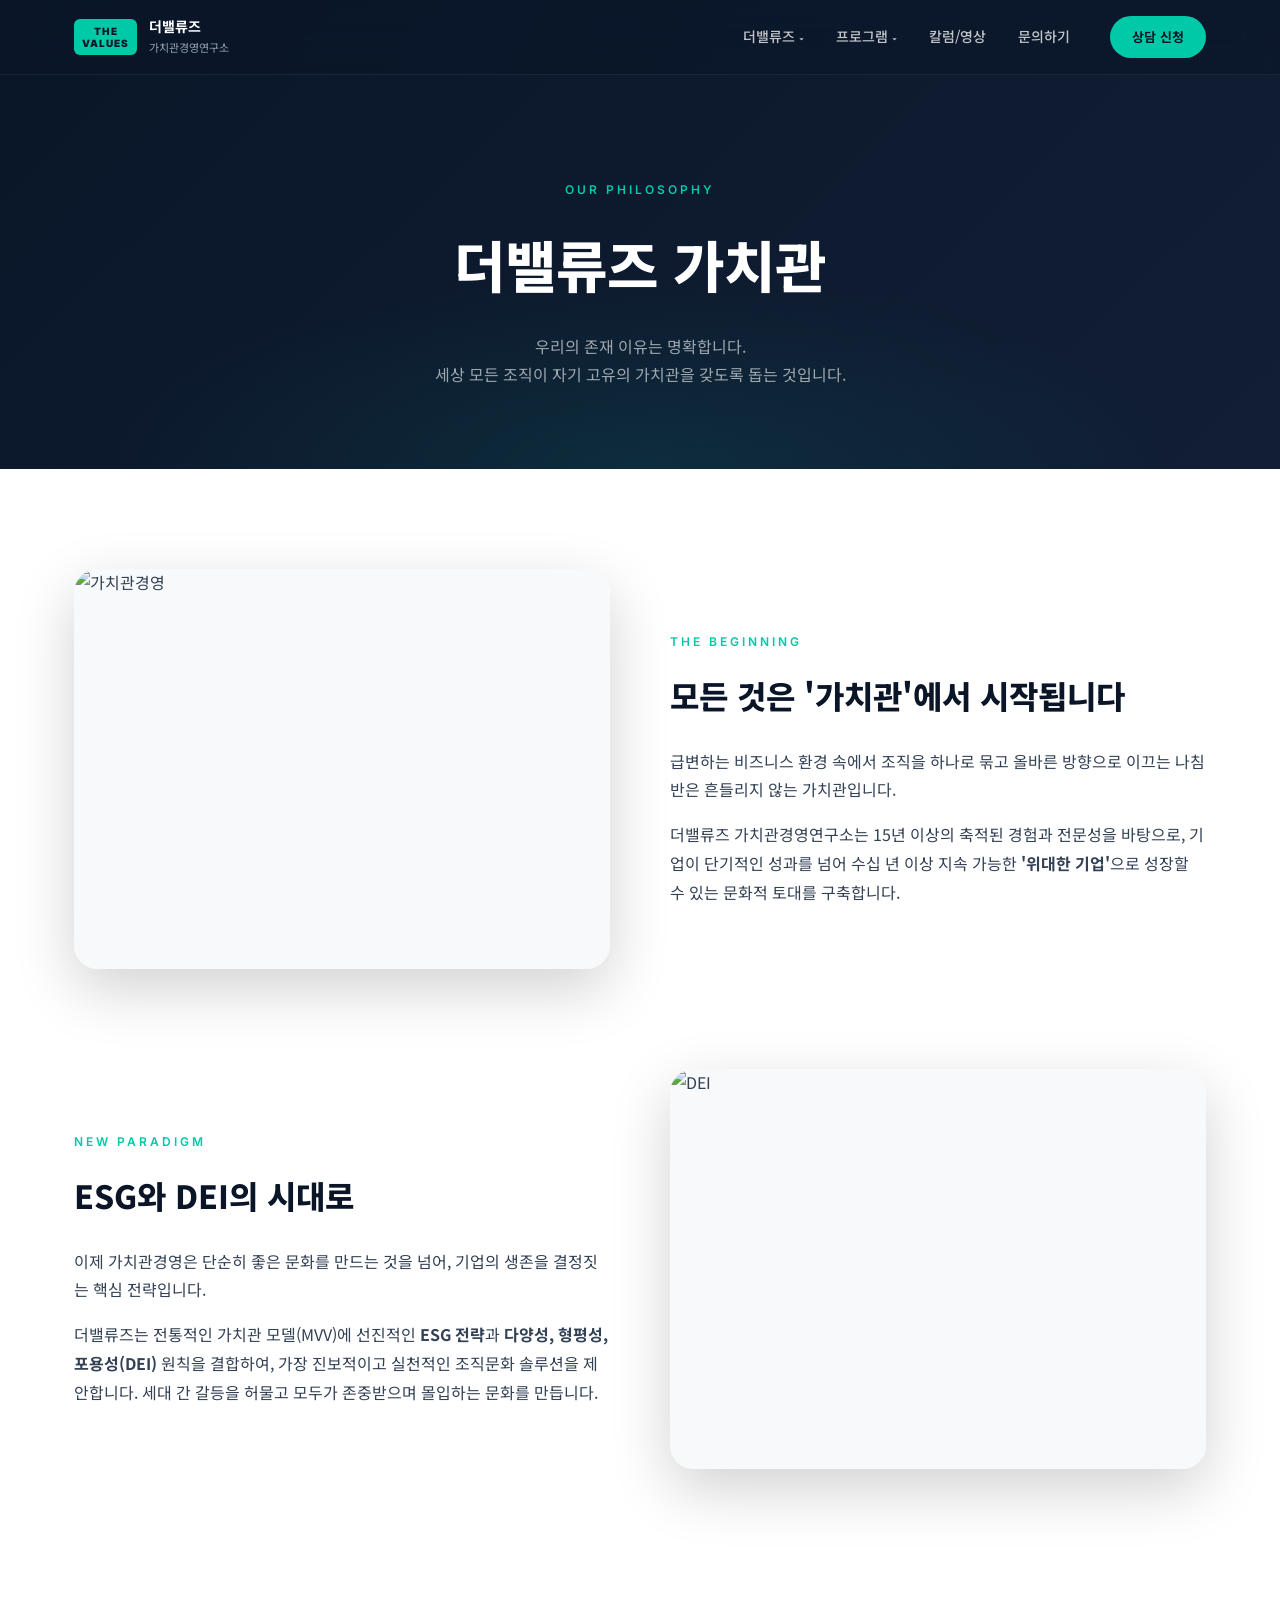
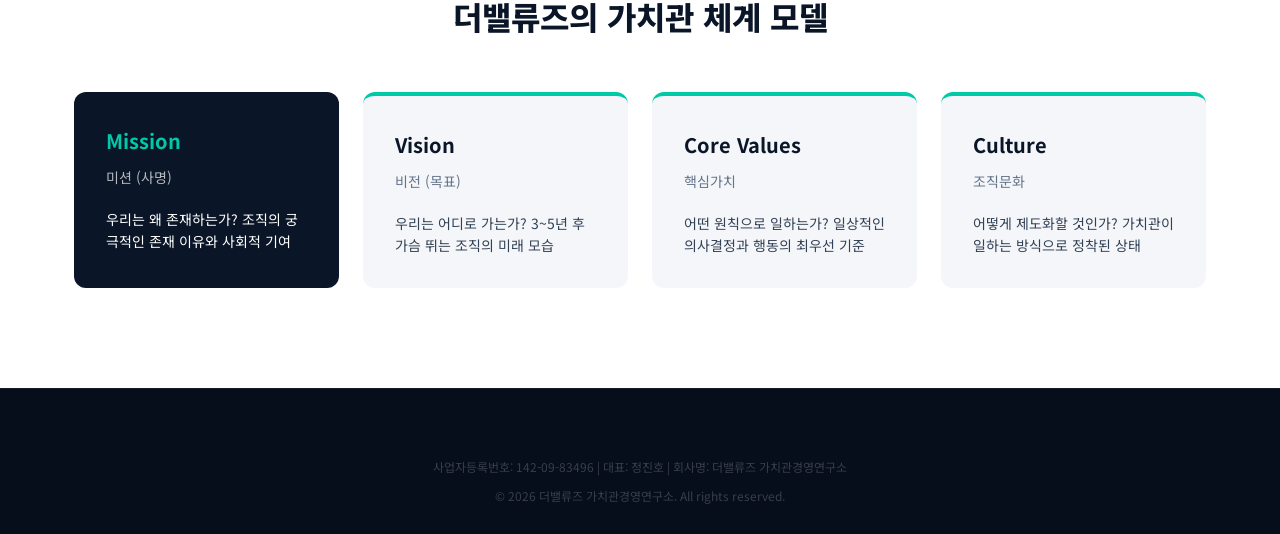
==== about.html @ 3ff24376 "Initial commit for The Values redesign" ====
<!DOCTYPE html>
<html lang="ko">

<head>
    <meta charset="UTF-8" />
    <meta name="viewport" content="width=device-width, initial-scale=1.0" />
    <title>더밸류즈 가치관 | 더밸류즈 가치관경영연구소</title>
    <link rel="preconnect" href="https://fonts.googleapis.com" />
    <link rel="preconnect" href="https://fonts.gstatic.com" crossorigin />
    <link
        href="https://fonts.googleapis.com/css2?family=Noto+Sans+KR:wght@300;400;500;700;900&family=Inter:wght@300;400;500;600;700&display=swap"
        rel="stylesheet" />
    <link rel="stylesheet" href="css/style.css" />
    <link rel="stylesheet" href="css/pages.css" />
</head>

<body>

    <!-- ===== NAVBAR ===== -->
    <header class="navbar scrolled" id="navbar">
        <div class="nav-container">
            <a href="index.html" class="nav-logo">
                <span class="logo-icon">THE<br />VALUES</span>
                <span class="logo-text">더밸류즈<br /><small>가치관경영연구소</small></span>
            </a>
            <nav class="nav-links" id="navLinks">
                <div class="nav-item has-dropdown">
                    <a href="about.html" class="nav-parent">더밸류즈 <span class="nav-arrow">▾</span></a>
                    <div class="nav-dropdown">
                        <a href="about.html">더밸류즈 가치관</a>
                        <a href="team.html">소장 &amp; 파트너</a>
                        <a href="books.html">출간도서</a>
                        <a href="reference.html">레퍼런스</a>
                    </div>
                </div>
                <div class="nav-item has-dropdown">
                    <a href="index.html#services" class="nav-parent">프로그램 <span class="nav-arrow">▾</span></a>
                    <div class="nav-dropdown">
                        <a href="index.html#services">컨설팅</a>
                        <a href="index.html#services">워크숍</a>
                        <a href="index.html#services">특강 / 강의</a>
                    </div>
                </div>
                <a href="index.html#insights" class="nav-item">칼럼/영상</a>
                <a href="contact.html" class="nav-item">문의하기</a>
            </nav>
            <a href="contact.html" class="nav-cta">상담 신청</a>
        </div>
    </header>

    <!-- ===== PAGE HEADER ===== -->
    <div class="page-header">
        <div class="container">
            <div class="section-label reveal-up">OUR PHILOSOPHY</div>
            <h1 class="page-title reveal-up">더밸류즈 가치관</h1>
            <p class="page-desc reveal-up">
                우리의 존재 이유는 명확합니다.<br />
                세상 모든 조직이 자기 고유의 가치관을 갖도록 돕는 것입니다.
            </p>
        </div>
    </div>

    <!-- ===== CONTENT ===== -->
    <main class="page-content">
        <div class="container">

            <!-- Story Block 1 -->
            <div class="story-block reveal-up">
                <div class="story-img">
                    <img src="http://thevalues.kr/data/board/sub1_3/642U7Iqk66eI7Yq4IOygleynhO2YuCDstZzspIDsmKQ~.thumb2.png"
                        alt="가치관경영" style="width:100%; height:400px; object-fit:cover; background:#f8f9fa;" />
                </div>
                <div class="story-text">
                    <div class="section-label" style="margin-bottom:16px;">THE BEGINNING</div>
                    <h2 style="font-size:32px; font-weight:800; color:var(--navy); margin-bottom:24px;">모든 것은 '가치관'에서
                        시작됩니다</h2>
                    <p style="font-size:16px; color:var(--text-body); line-height:1.8; margin-bottom:16px;">
                        급변하는 비즈니스 환경 속에서 조직을 하나로 묶고 올바른 방향으로 이끄는 나침반은 흔들리지 않는 가치관입니다.
                    </p>
                    <p style="font-size:16px; color:var(--text-body); line-height:1.8;">
                        더밸류즈 가치관경영연구소는 15년 이상의 축적된 경험과 전문성을 바탕으로, 기업이 단기적인 성과를 넘어 수십 년 이상 지속 가능한 <strong>'위대한
                            기업'</strong>으로 성장할 수 있는 문화적 토대를 구축합니다.
                    </p>
                </div>
            </div>

            <!-- Story Block 2 -->
            <div class="story-block reveal-up">
                <div class="story-img">
                    <img src="http://thevalues.kr/data/board/sub1_3/REVJIOyLnOyeke2VmOq4sCDrlJTsnpDsnbgz.thumb2.jpg"
                        alt="DEI" style="width:100%; height:400px; object-fit:cover; background:#f8f9fa;" />
                </div>
                <div class="story-text">
                    <div class="section-label" style="margin-bottom:16px;">NEW PARADIGM</div>
                    <h2 style="font-size:32px; font-weight:800; color:var(--navy); margin-bottom:24px;">ESG와 DEI의 시대로
                    </h2>
                    <p style="font-size:16px; color:var(--text-body); line-height:1.8; margin-bottom:16px;">
                        이제 가치관경영은 단순히 좋은 문화를 만드는 것을 넘어, 기업의 생존을 결정짓는 핵심 전략입니다.
                    </p>
                    <p style="font-size:16px; color:var(--text-body); line-height:1.8;">
                        더밸류즈는 전통적인 가치관 모델(MVV)에 선진적인 <strong>ESG 전략</strong>과 <strong>다양성, 형평성, 포용성(DEI)</strong> 원칙을
                        결합하여, 가장 진보적이고 실천적인 조직문화 솔루션을 제안합니다. 세대 간 갈등을 허물고 모두가 존중받으며 몰입하는 문화를 만듭니다.
                    </p>
                </div>
            </div>

            <!-- Framework Section -->
            <div style="margin-top:120px; text-align:center;">
                <h2 style="font-size:32px; font-weight:800; color:var(--navy); margin-bottom:48px;">더밸류즈의 가치관 체계 모델</h2>

                <div
                    style="display:grid; grid-template-columns:repeat(auto-fit, minmax(200px, 1fr)); gap:24px; text-align:left;">
                    <div style="padding:32px; background:var(--navy); color:var(--white); border-radius:12px;">
                        <h3 style="color:var(--teal); font-size:20px; margin-bottom:16px;">Mission<br /><span
                                style="font-size:14px; color:#fff; font-weight:400; opacity:0.7">미션 (사명)</span></h3>
                        <p style="font-size:14px; line-height:1.6;">우리는 왜 존재하는가? 조직의 궁극적인 존재 이유와 사회적 기여</p>
                    </div>

                    <div
                        style="padding:32px; background:var(--gray-100); border-radius:12px; border-top:4px solid var(--teal);">
                        <h3 style="color:var(--navy); font-size:20px; margin-bottom:16px;">Vision<br /><span
                                style="font-size:14px; color:var(--text-light); font-weight:400;">비전 (목표)</span></h3>
                        <p style="font-size:14px; line-height:1.6; color:var(--text-body);">우리는 어디로 가는가? 3~5년 후 가슴 뛰는
                            조직의 미래 모습</p>
                    </div>

                    <div
                        style="padding:32px; background:var(--gray-100); border-radius:12px; border-top:4px solid var(--teal);">
                        <h3 style="color:var(--navy); font-size:20px; margin-bottom:16px;">Core Values<br /><span
                                style="font-size:14px; color:var(--text-light); font-weight:400;">핵심가치</span></h3>
                        <p style="font-size:14px; line-height:1.6; color:var(--text-body);">어떤 원칙으로 일하는가? 일상적인 의사결정과 행동의
                            최우선 기준</p>
                    </div>

                    <div
                        style="padding:32px; background:var(--gray-100); border-radius:12px; border-top:4px solid var(--teal);">
                        <h3 style="color:var(--navy); font-size:20px; margin-bottom:16px;">Culture<br /><span
                                style="font-size:14px; color:var(--text-light); font-weight:400;">조직문화</span></h3>
                        <p style="font-size:14px; line-height:1.6; color:var(--text-body);">어떻게 제도화할 것인가? 가치관이 일하는 방식으로
                            정착된 상태</p>
                    </div>
                </div>
            </div>

        </div>
    </main>

    <footer class="footer" style="padding-top:40px;">
        <div class="container">
            <div class="footer-bottom">
                <p>사업자등록번호: 142-09-83496 | 대표: 정진호 | 회사명: 더밸류즈 가치관경영연구소</p>
                <p class="footer-copy">© 2026 더밸류즈 가치관경영연구소. All rights reserved.</p>
            </div>
        </div>
    </footer>

    <script src="js/main.js?v=2"></script>
</body>

</html>
---- css/style.css ----
/* =============================================
   THE VALUES - 더밸류즈 가치관경영연구소
   CSS Design System
   ============================================= */

/* ----- CSS Variables & Reset ----- */
:root {
  --navy: #0A1628;
  --navy-mid: #111E35;
  --navy-light: #1A2E4A;
  --teal: #00C9A7;
  --teal-dark: #00A889;
  --teal-glow: rgba(0, 201, 167, 0.15);
  --gold: #FFD060;
  --white: #FFFFFF;
  --gray-100: #F4F6F9;
  --gray-200: #E2E8F0;
  --gray-400: #94A3B8;
  --gray-600: #64748B;
  --gray-800: #1E293B;
  --text-dark: #0A1628;
  --text-body: #334155;
  --text-light: #64748B;

  --radius-sm: 8px;
  --radius-md: 16px;
  --radius-lg: 24px;
  --radius-xl: 40px;

  --shadow-sm: 0 2px 8px rgba(0, 0, 0, 0.08);
  --shadow-md: 0 8px 32px rgba(0, 0, 0, 0.12);
  --shadow-lg: 0 20px 60px rgba(0, 0, 0, 0.18);
  --shadow-teal: 0 8px 32px rgba(0, 201, 167, 0.25);

  --transition: all 0.35s cubic-bezier(0.4, 0, 0.2, 1);
  --font-kr: 'Noto Sans KR', sans-serif;
  --font-en: 'Inter', sans-serif;
}

*,
*::before,
*::after {
  box-sizing: border-box;
  margin: 0;
  padding: 0;
}

html {
  scroll-behavior: smooth;
}

body {
  font-family: var(--font-kr);
  color: var(--text-body);
  background: var(--white);
  line-height: 1.7;
  overflow-x: hidden;
}

img {
  max-width: 100%;
  display: block;
}

a {
  text-decoration: none;
  color: inherit;
}

ul {
  list-style: none;
}

/* ----- Container ----- */
.container {
  max-width: 1180px;
  margin: 0 auto;
  padding: 0 24px;
}

/* ----- Section Common ----- */
.section-label {
  font-family: var(--font-en);
  font-size: 12px;
  font-weight: 600;
  letter-spacing: 3px;
  text-transform: uppercase;
  color: var(--teal);
  margin-bottom: 16px;
}

.section-title {
  font-size: clamp(28px, 4vw, 48px);
  font-weight: 700;
  line-height: 1.3;
  color: var(--text-dark);
  margin-bottom: 20px;
}

.section-title em {
  font-style: normal;
  background: linear-gradient(135deg, var(--teal), #00E5C8);
  -webkit-background-clip: text;
  -webkit-text-fill-color: transparent;
  background-clip: text;
}

.section-desc {
  font-size: 16px;
  color: var(--text-light);
  line-height: 1.8;
  margin-bottom: 56px;
}

/* =============================================
   NAVBAR
   ============================================= */
.navbar {
  position: fixed;
  top: 0;
  left: 0;
  right: 0;
  z-index: 1000;
  padding: 16px 0;
  background: rgba(10, 22, 40, 0.6);
  backdrop-filter: blur(20px);
  -webkit-backdrop-filter: blur(20px);
  border-bottom: 1px solid rgba(255, 255, 255, 0.06);
  transition: var(--transition);
}

.navbar.scrolled {
  padding: 10px 0;
  background: rgba(10, 22, 40, 0.95);
  box-shadow: 0 4px 24px rgba(0, 0, 0, 0.3);
}

.nav-container {
  max-width: 1180px;
  margin: 0 auto;
  padding: 0 24px;
  display: flex;
  align-items: center;
  gap: 40px;
}

.nav-logo {
  display: flex;
  align-items: center;
  gap: 12px;
  flex-shrink: 0;
}

.logo-icon {
  background: var(--teal);
  color: var(--navy);
  font-family: var(--font-en);
  font-size: 10px;
  font-weight: 900;
  letter-spacing: 1px;
  line-height: 1.2;
  padding: 6px 8px;
  border-radius: 6px;
  text-align: center;
}

.logo-text {
  font-size: 14px;
  font-weight: 700;
  color: var(--white);
  line-height: 1.4;
}

.logo-text small {
  font-size: 11px;
  font-weight: 400;
  color: var(--gray-400);
}

.nav-links {
  display: flex;
  align-items: center;
  gap: 32px;
  margin-left: auto;
}

.nav-links a {
  font-size: 14px;
  font-weight: 500;
  color: rgba(255, 255, 255, 0.75);
  transition: var(--transition);
  position: relative;
}

.nav-links a::after {
  content: '';
  position: absolute;
  bottom: -4px;
  left: 0;
  width: 0;
  height: 2px;
  background: var(--teal);
  transition: width 0.3s ease;
  border-radius: 2px;
}

.nav-links a:hover {
  color: var(--white);
}

.nav-links a:hover::after {
  width: 100%;
}

.nav-cta {
  font-family: var(--font-kr);
  background: var(--teal);
  color: var(--navy);
  border: none;
  padding: 10px 22px;
  border-radius: 50px;
  font-size: 13px;
  font-weight: 700;
  cursor: pointer;
  transition: var(--transition);
  white-space: nowrap;
  flex-shrink: 0;
}

.nav-cta:hover {
  background: #00E5C8;
  transform: translateY(-1px);
  box-shadow: var(--shadow-teal);
}

.hamburger {
  display: none;
  flex-direction: column;
  gap: 5px;
  background: none;
  border: none;
  cursor: pointer;
  padding: 4px;
  margin-left: auto;
}

.hamburger span {
  display: block;
  width: 24px;
  height: 2px;
  background: var(--white);
  border-radius: 2px;
  transition: var(--transition);
}

/* --- Dropdown Nav Styles --- */
.has-dropdown {
  position: relative;
}

.nav-parent {
  display: flex !important;
  align-items: center;
  gap: 4px;
}

.nav-arrow {
  font-size: 10px;
  transition: transform 0.3s;
}

.nav-dropdown {
  position: absolute;
  top: 100%;
  left: 50%;
  transform: translateX(-50%) translateY(15px);
  background: rgba(10, 22, 40, 0.95);
  border: 1px solid rgba(255, 255, 255, 0.08);
  border-radius: var(--radius-md);
  padding: 12px 0;
  min-width: 180px;
  opacity: 0;
  visibility: hidden;
  transition: all 0.3s cubic-bezier(0.4, 0, 0.2, 1);
  box-shadow: 0 10px 40px rgba(0, 0, 0, 0.5);
  display: flex;
  flex-direction: column;
}

.has-dropdown:hover .nav-dropdown {
  opacity: 1;
  visibility: visible;
  transform: translateX(-50%) translateY(0);
}

.has-dropdown:hover .nav-arrow {
  transform: rotate(180deg);
}

.nav-dropdown a {
  padding: 10px 24px;
  font-size: 13px !important;
  color: rgba(255, 255, 255, 0.6) !important;
  white-space: nowrap;
}

.nav-dropdown a::after {
  display: none !important;
}

.nav-dropdown a:hover {
  color: var(--teal) !important;
  background: rgba(0, 201, 167, 0.05);
}

/* =============================================
   HERO
   ============================================= */
.hero {
  position: relative;
  min-height: 100vh;
  display: flex;
  align-items: center;
  justify-content: center;
  background: linear-gradient(135deg, #060E1C 0%, #0A1628 40%, #0D2040 70%, #0A1628 100%);
  overflow: hidden;
}

.hero-particles {
  position: absolute;
  inset: 0;
  pointer-events: none;
}

.particle {
  position: absolute;
  border-radius: 50%;
  background: var(--teal);
  opacity: 0;
  animation: float-particle linear infinite;
}

@keyframes float-particle {
  0% {
    transform: translateY(0) scale(1);
    opacity: 0;
  }

  10% {
    opacity: 0.6;
  }

  90% {
    opacity: 0.1;
  }

  100% {
    transform: translateY(-100vh) scale(0.5);
    opacity: 0;
  }
}

.hero-overlay {
  position: absolute;
  inset: 0;
  background:
    radial-gradient(ellipse 60% 60% at 80% 40%, rgba(0, 201, 167, 0.08) 0%, transparent 70%),
    radial-gradient(ellipse 40% 40% at 20% 70%, rgba(0, 100, 80, 0.06) 0%, transparent 60%);
  pointer-events: none;
}

.hero-content {
  position: relative;
  z-index: 2;
  text-align: left;
  max-width: 900px;
  padding: 120px 24px 60px;
  width: 100%;
  margin: 0 auto;
}

.hero-badge {
  display: inline-block;
  background: rgba(0, 201, 167, 0.12);
  border: 1px solid rgba(0, 201, 167, 0.3);
  color: var(--teal);
  font-family: var(--font-en);
  font-size: 12px;
  font-weight: 600;
  letter-spacing: 3px;
  text-transform: uppercase;
  padding: 8px 20px;
  border-radius: 50px;
  margin-bottom: 28px;
}

.hero-title {
  font-size: clamp(40px, 6vw, 80px);
  font-weight: 900;
  color: var(--white);
  line-height: 1.15;
  margin-bottom: 28px;
  letter-spacing: -1px;
}

.typed-text {
  background: linear-gradient(135deg, var(--teal), #00E5C8, var(--gold));
  -webkit-background-clip: text;
  -webkit-text-fill-color: transparent;
  background-clip: text;
}

.cursor {
  display: inline-block;
  color: var(--teal);
  animation: blink 0.7s step-end infinite;
  font-weight: 300;
  -webkit-text-fill-color: var(--teal);
}

@keyframes blink {

  0%,
  100% {
    opacity: 1;
  }

  50% {
    opacity: 0;
  }
}

.hero-sub {
  font-size: 15px;
  color: rgba(255, 255, 255, 0.5);
  letter-spacing: 1.5px;
  font-family: var(--font-en);
  margin-bottom: 44px;
  line-height: 2;
}

.hero-ctas {
  display: flex;
  gap: 16px;
  flex-wrap: wrap;
}

.btn-primary {
  background: linear-gradient(135deg, var(--teal), #00A889);
  color: var(--navy);
  border: none;
  padding: 16px 36px;
  border-radius: 50px;
  font-family: var(--font-kr);
  font-size: 15px;
  font-weight: 700;
  cursor: pointer;
  transition: var(--transition);
  box-shadow: var(--shadow-teal);
}

.btn-primary:hover {
  transform: translateY(-3px);
  box-shadow: 0 12px 40px rgba(0, 201, 167, 0.4);
  background: linear-gradient(135deg, #00E5C8, var(--teal));
}

.btn-ghost {
  background: transparent;
  color: var(--white);
  border: 1.5px solid rgba(255, 255, 255, 0.3);
  padding: 16px 36px;
  border-radius: 50px;
  font-family: var(--font-kr);
  font-size: 15px;
  font-weight: 500;
  cursor: pointer;
  transition: var(--transition);
}

.btn-ghost:hover {
  border-color: var(--teal);
  color: var(--teal);
  transform: translateY(-3px);
}

.hero-scroll-indicator {
  position: absolute;
  bottom: 36px;
  left: 50%;
  transform: translateX(-50%);
  display: flex;
  flex-direction: column;
  align-items: center;
  gap: 8px;
  color: rgba(255, 255, 255, 0.4);
  font-size: 11px;
  letter-spacing: 2px;
  text-transform: uppercase;
  font-family: var(--font-en);
  animation: bounce-fade 2s ease-in-out infinite;
}

.scroll-mouse {
  width: 22px;
  height: 36px;
  border: 2px solid rgba(255, 255, 255, 0.25);
  border-radius: 11px;
  display: flex;
  justify-content: center;
  padding-top: 6px;
}

.scroll-wheel {
  width: 4px;
  height: 8px;
  background: rgba(255, 255, 255, 0.4);
  border-radius: 2px;
  animation: scroll-wheel 1.5s ease-in-out infinite;
}

@keyframes scroll-wheel {
  0% {
    transform: translateY(0);
    opacity: 1;
  }

  100% {
    transform: translateY(10px);
    opacity: 0;
  }
}

@keyframes bounce-fade {

  0%,
  100% {
    transform: translateX(-50%) translateY(0);
    opacity: 0.5;
  }

  50% {
    transform: translateX(-50%) translateY(6px);
    opacity: 1;
  }
}

/* =============================================
   ABOUT / VISION
   ============================================= */
.about {
  padding: 120px 0;
  background: var(--white);
}

.values-grid {
  display: grid;
  grid-template-columns: repeat(auto-fit, minmax(200px, 1fr));
  gap: 24px;
  margin-top: 60px;
}

.value-card {
  background: var(--gray-100);
  border: 1px solid var(--gray-200);
  border-radius: var(--radius-lg);
  padding: 36px 28px;
  transition: var(--transition);
  position: relative;
  overflow: hidden;
}

.value-card::before {
  content: '';
  position: absolute;
  top: 0;
  left: 0;
  right: 0;
  height: 3px;
  background: linear-gradient(90deg, var(--teal), #00E5C8);
  opacity: 0;
  transition: opacity 0.3s;
}

.value-card:hover {
  transform: translateY(-6px);
  box-shadow: var(--shadow-md);
  border-color: rgba(0, 201, 167, 0.2);
  background: var(--white);
}

.value-card:hover::before {
  opacity: 1;
}

.value-icon {
  font-size: 32px;
  margin-bottom: 16px;
}

.value-card h3 {
  font-family: var(--font-en);
  font-size: 16px;
  font-weight: 700;
  color: var(--text-dark);
  margin-bottom: 12px;
}

.value-card p {
  font-size: 14px;
  color: var(--text-light);
  line-height: 1.7;
}

/* =============================================
   SERVICES
   ============================================= */
.services {
  padding: 120px 0;
  background: var(--navy);
}

.services .section-title {
  color: var(--white);
}

.services .section-desc {
  color: rgba(255, 255, 255, 0.5);
}

.services-grid {
  display: grid;
  grid-template-columns: repeat(auto-fit, minmax(300px, 1fr));
  gap: 24px;
}

.service-card {
  background: rgba(255, 255, 255, 0.04);
  border: 1px solid rgba(255, 255, 255, 0.08);
  border-radius: var(--radius-lg);
  padding: 44px 36px;
  position: relative;
  transition: var(--transition);
  cursor: pointer;
  overflow: hidden;
}

.service-card::after {
  content: '';
  position: absolute;
  inset: 0;
  background: linear-gradient(135deg, rgba(0, 201, 167, 0.06), transparent);
  opacity: 0;
  transition: opacity 0.4s;
  border-radius: inherit;
}

.service-card:hover {
  transform: translateY(-8px);
  border-color: rgba(0, 201, 167, 0.25);
  box-shadow: 0 20px 60px rgba(0, 0, 0, 0.4), 0 0 0 1px rgba(0, 201, 167, 0.1);
}

.service-card:hover::after {
  opacity: 1;
}

.service-num {
  font-family: var(--font-en);
  font-size: 64px;
  font-weight: 900;
  color: rgba(0, 201, 167, 0.08);
  line-height: 1;
  margin-bottom: 8px;
  letter-spacing: -2px;
}

.service-icon {
  font-size: 36px;
  margin-bottom: 20px;
}

.service-card h3 {
  font-size: 22px;
  font-weight: 700;
  color: var(--white);
  margin-bottom: 12px;
}

.service-card p {
  font-size: 14px;
  color: rgba(255, 255, 255, 0.5);
  line-height: 1.8;
  margin-bottom: 24px;
}

.service-tags {
  display: flex;
  flex-direction: column;
  gap: 8px;
  margin-bottom: 28px;
}

.service-tags li {
  font-size: 13px;
  color: var(--teal);
  display: flex;
  align-items: center;
  gap: 8px;
}

.service-tags li::before {
  content: '✓';
  width: 18px;
  height: 18px;
  background: rgba(0, 201, 167, 0.12);
  border-radius: 50%;
  display: flex;
  align-items: center;
  justify-content: center;
  font-size: 10px;
  flex-shrink: 0;
}

.service-arrow {
  font-size: 20px;
  color: var(--teal);
  font-weight: 300;
  transition: transform 0.3s;
}

.service-card:hover .service-arrow {
  transform: translateX(8px);
}

/* =============================================
   STATS / WHY US
   ============================================= */
.stats {
  padding: 120px 0;
  position: relative;
  background: linear-gradient(160deg, #060E1C 0%, var(--navy-mid) 100%);
  overflow: hidden;
}

.stats-bg {
  position: absolute;
  inset: 0;
  background:
    radial-gradient(ellipse 50% 80% at 100% 0%, rgba(0, 201, 167, 0.06) 0%, transparent 60%),
    radial-gradient(ellipse 40% 40% at 0% 100%, rgba(0, 80, 60, 0.05) 0%, transparent 50%);
  pointer-events: none;
}

.stats .section-label {
  color: var(--teal);
}

.stats .section-title {
  color: var(--white);
}

.stats-grid {
  display: grid;
  grid-template-columns: repeat(4, 1fr);
  gap: 24px;
  margin-bottom: 80px;
}

.stat-item {
  text-align: center;
  padding: 40px 20px;
  background: rgba(255, 255, 255, 0.03);
  border: 1px solid rgba(255, 255, 255, 0.06);
  border-radius: var(--radius-lg);
  transition: var(--transition);
}

.stat-item:hover {
  border-color: rgba(0, 201, 167, 0.2);
  transform: translateY(-4px);
}

.stat-num {
  font-family: var(--font-en);
  font-size: clamp(48px, 6vw, 72px);
  font-weight: 900;
  color: var(--teal);
  line-height: 1;
}

.stat-unit {
  font-size: 24px;
  font-weight: 700;
  color: rgba(0, 201, 167, 0.6);
  display: inline;
}

.stat-label {
  font-size: 14px;
  color: rgba(255, 255, 255, 0.45);
  margin-top: 12px;
}

/* Director Card */
.director-card {
  background: rgba(255, 255, 255, 0.04);
  border: 1px solid rgba(255, 255, 255, 0.08);
  border-radius: var(--radius-lg);
  padding: 48px;
  position: relative;
  overflow: hidden;
}

.director-card::before {
  content: '';
  position: absolute;
  left: 0;
  top: 0;
  bottom: 0;
  width: 4px;
  background: linear-gradient(180deg, var(--teal), var(--gold));
}

.director-info {
  display: flex;
  gap: 40px;
  align-items: flex-start;
}

.director-avatar {
  width: 88px;
  height: 88px;
  background: linear-gradient(135deg, var(--teal), #00A889);
  border-radius: 50%;
  display: flex;
  align-items: center;
  justify-content: center;
  font-size: 18px;
  font-weight: 900;
  color: var(--navy);
  line-height: 1.3;
  text-align: center;
  flex-shrink: 0;
  letter-spacing: 0;
}

.director-role {
  font-family: var(--font-en);
  font-size: 12px;
  letter-spacing: 2px;
  text-transform: uppercase;
  color: var(--teal);
  margin-bottom: 4px;
}

.director-name {
  font-size: 24px;
  font-weight: 700;
  color: var(--white);
  margin-bottom: 16px;
}

.director-bio {
  font-size: 14px;
  color: rgba(255, 255, 255, 0.55);
  line-height: 1.9;
  margin-bottom: 20px;
}

.director-bio em {
  font-style: normal;
  color: var(--gold);
}

.director-links {
  display: flex;
  gap: 12px;
}

.director-link {
  font-family: var(--font-en);
  font-size: 12px;
  font-weight: 600;
  color: var(--teal);
  border: 1px solid rgba(0, 201, 167, 0.3);
  padding: 5px 14px;
  border-radius: 20px;
  transition: var(--transition);
}

.director-link:hover {
  background: rgba(0, 201, 167, 0.1);
}

/* =============================================
   INSIGHTS
   ============================================= */
.insights {
  padding: 120px 0;
  background: var(--gray-100);
}

.insights-grid {
  display: grid;
  grid-template-columns: 1.4fr 1fr 1fr;
  gap: 24px;
  margin-bottom: 48px;
}

.insight-card {
  background: var(--white);
  border: 1px solid var(--gray-200);
  border-radius: var(--radius-lg);
  padding: 36px;
  transition: var(--transition);
  display: flex;
  flex-direction: column;
  position: relative;
  overflow: hidden;
}

.insight-card.featured {
  background: linear-gradient(145deg, var(--navy) 0%, var(--navy-mid) 100%);
  border: none;
}

.insight-card:hover {
  transform: translateY(-6px);
  box-shadow: var(--shadow-lg);
}

.insight-tag {
  display: inline-block;
  font-size: 11px;
  font-weight: 600;
  letter-spacing: 1.5px;
  text-transform: uppercase;
  color: var(--teal);
  background: rgba(0, 201, 167, 0.1);
  border: 1px solid rgba(0, 201, 167, 0.2);
  padding: 4px 12px;
  border-radius: 20px;
  margin-bottom: 20px;
  align-self: flex-start;
}

.insight-card h3 {
  font-size: 18px;
  font-weight: 700;
  color: var(--text-dark);
  line-height: 1.5;
  margin-bottom: 14px;
}

.insight-card.featured h3 {
  color: var(--white);
  font-size: 20px;
}

.insight-card p {
  font-size: 14px;
  color: var(--text-light);
  line-height: 1.8;
  flex: 1;
  margin-bottom: 24px;
}

.insight-card.featured p {
  color: rgba(255, 255, 255, 0.55);
}

.insight-meta {
  display: flex;
  gap: 16px;
  font-size: 12px;
  color: var(--gray-400);
  margin-bottom: 20px;
}

.insight-read {
  font-size: 13px;
  font-weight: 600;
  color: var(--teal);
  transition: var(--transition);
  align-self: flex-start;
}

.insight-read:hover {
  color: #00E5C8;
  letter-spacing: 1px;
}

.insights-more {
  text-align: center;
}

.btn-outline {
  display: inline-block;
  font-size: 14px;
  font-weight: 600;
  color: var(--text-dark);
  border: 2px solid var(--gray-200);
  padding: 14px 40px;
  border-radius: 50px;
  transition: var(--transition);
}

.btn-outline:hover {
  border-color: var(--teal);
  color: var(--teal);
  transform: translateY(-2px);
}

/* =============================================
   CONTACT
   ============================================= */
.contact {
  padding: 120px 0;
  position: relative;
  background: linear-gradient(160deg, #060E1C 0%, var(--navy) 100%);
  overflow: hidden;
}

.contact-bg {
  position: absolute;
  inset: 0;
  background: radial-gradient(ellipse 60% 60% at 30% 50%, rgba(0, 201, 167, 0.07) 0%, transparent 60%);
  pointer-events: none;
}

.contact-inner {
  position: relative;
  z-index: 1;
}

.contact-options {
  display: grid;
  grid-template-columns: repeat(3, 1fr);
  gap: 20px;
  margin-bottom: 56px;
}

.contact-option {
  background: rgba(255, 255, 255, 0.04);
  border: 1px solid rgba(255, 255, 255, 0.08);
  border-radius: var(--radius-md);
  padding: 28px 24px;
  text-align: center;
  transition: var(--transition);
  display: block;
}

.contact-option:hover {
  border-color: rgba(0, 201, 167, 0.3);
  transform: translateY(-4px);
  background: rgba(0, 201, 167, 0.06);
}

.co-icon {
  font-size: 28px;
  margin-bottom: 10px;
}

.co-label {
  font-size: 12px;
  font-weight: 500;
  color: var(--gray-400);
  text-transform: uppercase;
  letter-spacing: 1px;
  margin-bottom: 6px;
}

.co-value {
  font-size: 14px;
  font-weight: 600;
  color: var(--white);
}

/* Contact Form */
.contact-form {
  background: rgba(255, 255, 255, 0.04);
  border: 1px solid rgba(255, 255, 255, 0.08);
  border-radius: var(--radius-lg);
  padding: 48px;
  display: flex;
  flex-direction: column;
  gap: 20px;
}

.form-row {
  display: grid;
  grid-template-columns: 1fr 1fr;
  gap: 20px;
}

.form-group {
  display: flex;
  flex-direction: column;
}

.form-group.full {
  grid-column: 1 / -1;
}

.form-group input,
.form-group select,
.form-group textarea {
  background: rgba(255, 255, 255, 0.06);
  border: 1px solid rgba(255, 255, 255, 0.12);
  border-radius: var(--radius-sm);
  padding: 14px 18px;
  font-family: var(--font-kr);
  font-size: 14px;
  color: var(--white);
  transition: var(--transition);
  resize: none;
}

.form-group input::placeholder,
.form-group textarea::placeholder {
  color: rgba(255, 255, 255, 0.3);
}

.form-group select option {
  background: var(--navy);
  color: var(--white);
}

.form-group input:focus,
.form-group select:focus,
.form-group textarea:focus {
  outline: none;
  border-color: var(--teal);
  background: rgba(0, 201, 167, 0.05);
}

.form-submit {
  align-self: flex-start;
  margin-top: 8px;
}

/* =============================================
   FOOTER
   ============================================= */
.footer {
  background: #060E1C;
  padding: 80px 0 0;
  border-top: 1px solid rgba(255, 255, 255, 0.06);
}

.footer-grid {
  display: grid;
  grid-template-columns: 2fr 1fr 1fr 1.5fr;
  gap: 48px;
  padding-bottom: 60px;
  border-bottom: 1px solid rgba(255, 255, 255, 0.06);
}

.footer-logo {
  font-family: var(--font-en);
  font-weight: 900;
  font-size: 18px;
  color: var(--white);
  letter-spacing: 3px;
  margin-bottom: 16px;
}

.footer-tagline {
  font-size: 13px;
  color: rgba(255, 255, 255, 0.35);
  line-height: 1.9;
  margin-bottom: 24px;
}

.footer-social {
  display: flex;
  gap: 12px;
}

.footer-social a {
  font-family: var(--font-en);
  font-size: 11px;
  font-weight: 600;
  color: rgba(255, 255, 255, 0.5);
  border: 1px solid rgba(255, 255, 255, 0.1);
  padding: 5px 12px;
  border-radius: 20px;
  transition: var(--transition);
}

.footer-social a:hover {
  color: var(--teal);
  border-color: rgba(0, 201, 167, 0.3);
}

.footer-col h4 {
  font-size: 13px;
  font-weight: 700;
  color: var(--white);
  margin-bottom: 20px;
  text-transform: uppercase;
  letter-spacing: 1px;
}

.footer-col ul {
  display: flex;
  flex-direction: column;
  gap: 12px;
}

.footer-col ul li a {
  font-size: 13px;
  color: rgba(255, 255, 255, 0.4);
  transition: color 0.3s;
}

.footer-col ul li a:hover {
  color: var(--teal);
}

.footer-contact-list {
  display: flex;
  flex-direction: column;
  gap: 12px;
}

.footer-contact-list li {
  font-size: 13px;
  color: rgba(255, 255, 255, 0.4);
  line-height: 1.6;
}

.footer-contact-list a {
  color: rgba(255, 255, 255, 0.5);
  transition: color 0.3s;
}

.footer-contact-list a:hover {
  color: var(--teal);
}

.footer-bottom {
  padding: 28px 0;
  text-align: center;
  display: flex;
  flex-direction: column;
  gap: 8px;
}

.footer-bottom p {
  font-size: 12px;
  color: rgba(255, 255, 255, 0.2);
}

.footer-links a {
  color: rgba(255, 255, 255, 0.3);
  transition: color 0.3s;
}

.footer-links a:hover {
  color: rgba(255, 255, 255, 0.6);
}

/* =============================================
   SCROLL ANIMATIONS
   ============================================= */
.reveal-up {
  opacity: 0;
  transform: translateY(40px);
  transition: opacity 0.7s ease, transform 0.7s ease;
}

.reveal-up.visible {
  opacity: 1;
  transform: translateY(0);
}

/* =============================================
   RESPONSIVE
   ============================================= */
@media (max-width: 1024px) {
  .stats-grid {
    grid-template-columns: repeat(2, 1fr);
  }

  .insights-grid {
    grid-template-columns: 1fr 1fr;
  }

  .insights-grid .insight-card.featured {
    grid-column: 1 / -1;
  }

  .footer-grid {
    grid-template-columns: 1fr 1fr;
    gap: 36px;
  }

  .footer-brand {
    grid-column: 1 / -1;
  }
}

@media (max-width: 768px) {
  .nav-links {
    display: none;
    flex-direction: column;
    position: fixed;
    top: 0;
    left: 0;
    right: 0;
    bottom: 0;
    background: rgba(6, 14, 28, 0.98);
    justify-content: center;
    align-items: center;
    gap: 40px;
    z-index: 999;
  }

  .nav-links.open {
    display: flex;
  }

  .nav-links a {
    font-size: 22px;
  }

  .nav-cta {
    display: none;
  }

  .hamburger {
    display: flex;
  }

  .hero-content {
    padding: 100px 24px 60px;
  }

  .hero-title {
    font-size: 40px;
  }

  .hero-ctas {
    flex-direction: column;
  }

  .btn-primary,
  .btn-ghost {
    text-align: center;
  }

  .values-grid {
    grid-template-columns: 1fr 1fr;
  }

  .services-grid {
    grid-template-columns: 1fr;
  }

  .stats-grid {
    grid-template-columns: repeat(2, 1fr);
  }

  .director-info {
    flex-direction: column;
    gap: 24px;
  }

  .insights-grid {
    grid-template-columns: 1fr;
  }

  .contact-options {
    grid-template-columns: 1fr;
  }

  .contact-form {
    padding: 28px;
  }

  .form-row {
    grid-template-columns: 1fr;
  }

  .footer-grid {
    grid-template-columns: 1fr;
  }
}

@media (max-width: 480px) {
  .values-grid {
    grid-template-columns: 1fr;
  }

  .stats-grid {
    grid-template-columns: 1fr 1fr;
  }

  .hero-title {
    font-size: 34px;
  }

  .section-title {
    font-size: 26px;
  }
}

/* =============================================
   SUCCESS NOTIFICATION
   ============================================= */
.toast {
  position: fixed;
  bottom: 32px;
  right: 32px;
  background: var(--teal);
  color: var(--navy);
  font-weight: 700;
  padding: 16px 28px;
  border-radius: var(--radius-md);
  box-shadow: var(--shadow-teal);
  font-size: 14px;
  z-index: 9999;
  transform: translateY(80px);
  opacity: 0;
  transition: all 0.4s ease;
}

.toast.show {
  transform: translateY(0);
  opacity: 1;
}
---- css/pages.css ----
/* =============================================
   SUB-PAGE STYLES (pages.css)
   ============================================= */

/* Page Header Common */
.page-header {
    padding: 180px 0 80px;
    background: linear-gradient(135deg, var(--navy) 0%, var(--navy-mid) 100%);
    position: relative;
    text-align: center;
    overflow: hidden;
}

.page-header::before {
    content: '';
    position: absolute;
    inset: 0;
    background: radial-gradient(ellipse 60% 60% at 50% 100%, rgba(0, 201, 167, 0.1) 0%, transparent 70%);
    pointer-events: none;
}

.page-title {
    position: relative;
    z-index: 1;
    font-size: clamp(36px, 5vw, 56px);
    font-weight: 800;
    color: var(--white);
    margin-bottom: 20px;
    letter-spacing: -1px;
}

.page-desc {
    position: relative;
    z-index: 1;
    font-size: 16px;
    color: rgba(255, 255, 255, 0.6);
    max-width: 600px;
    margin: 0 auto;
    line-height: 1.8;
}

/* Sub-page Content Area */
.page-content {
    padding: 100px 0;
    background: var(--white);
    min-height: 50vh;
}

/* ===== TEAM PAGE ===== */
.team-grid {
    display: grid;
    grid-template-columns: repeat(auto-fill, minmax(280px, 1fr));
    gap: 32px;
    margin-top: 40px;
}

.team-card {
    background: var(--gray-100);
    border: 1px solid var(--gray-200);
    border-radius: var(--radius-lg);
    overflow: hidden;
    transition: var(--transition);
}

.team-card:hover {
    transform: translateY(-8px);
    box-shadow: var(--shadow-md);
    border-color: rgba(0, 201, 167, 0.2);
}

.team-photo {
    width: 100%;
    aspect-ratio: 4/5;
    object-fit: cover;
    object-position: top;
    border-bottom: 2px solid var(--teal);
}

.team-info {
    padding: 28px;
}

.team-role {
    font-family: var(--font-en);
    font-size: 12px;
    color: var(--teal);
    font-weight: 700;
    letter-spacing: 1px;
    margin-bottom: 8px;
    text-transform: uppercase;
}

.team-name {
    font-size: 22px;
    font-weight: 700;
    color: var(--text-dark);
    margin-bottom: 12px;
}

.team-bio {
    font-size: 14px;
    color: var(--text-light);
    line-height: 1.7;
}

.director-highlight {
    grid-column: 1 / -1;
    display: flex;
    gap: 40px;
    background: var(--navy);
    color: var(--white);
    padding: 0;
    border: none;
}

.director-highlight .team-photo {
    width: 40%;
    aspect-ratio: auto;
    border-bottom: none;
    border-right: 4px solid var(--teal);
}

.director-highlight .team-info {
    padding: 60px 40px;
    width: 60%;
    display: flex;
    flex-direction: column;
    justify-content: center;
}

.director-highlight .team-bio {
    color: rgba(255, 255, 255, 0.7);
    font-size: 16px;
    margin-bottom: 24px;
}

/* ===== BOOKS PAGE ===== */
.books-grid {
    display: grid;
    grid-template-columns: repeat(auto-fill, minmax(240px, 1fr));
    gap: 40px;
}

.book-card {
    perspective: 1000px;
}

.book-cover {
    width: 100%;
    aspect-ratio: 2/3;
    object-fit: contain;
    background: var(--gray-100);
    border-radius: 4px;
    box-shadow: -5px 10px 20px rgba(0, 0, 0, 0.1);
    transition: transform 0.4s ease;
    margin-bottom: 24px;
}

.book-card:hover .book-cover {
    transform: rotateY(-15deg) scale(1.05);
    box-shadow: -15px 20px 30px rgba(0, 0, 0, 0.15);
}

.book-title {
    font-size: 18px;
    font-weight: 700;
    color: var(--text-dark);
    margin-bottom: 8px;
    line-height: 1.4;
}

.book-meta {
    font-size: 13px;
    color: var(--gray-400);
    margin-bottom: 16px;
}

/* ===== REFERENCE PAGE ===== */
.ref-timeline {
    position: relative;
    max-width: 800px;
    margin: 0 auto;
}

.ref-year {
    font-family: var(--font-en);
    font-size: 32px;
    font-weight: 900;
    color: var(--teal);
    margin: 60px 0 24px;
    border-bottom: 2px solid var(--gray-200);
    padding-bottom: 12px;
}

.ref-list {
    display: flex;
    flex-direction: column;
    gap: 16px;
}

.ref-item {
    display: flex;
    gap: 24px;
    padding: 20px;
    background: var(--gray-100);
    border-radius: var(--radius-md);
    border-left: 4px solid var(--teal);
    transition: var(--transition);
}

.ref-item:hover {
    background: var(--white);
    box-shadow: var(--shadow-sm);
    transform: translateX(8px);
}

.ref-client {
    font-weight: 700;
    color: var(--navy);
    width: 180px;
    flex-shrink: 0;
}

.ref-desc {
    color: var(--text-body);
    font-size: 15px;
}

/* ===== ABOUT PAGE ===== */
.story-block {
    display: flex;
    gap: 60px;
    align-items: center;
    margin-bottom: 100px;
}

.story-block:nth-child(even) {
    flex-direction: row-reverse;
}

.story-img {
    flex: 1;
    border-radius: var(--radius-lg);
    overflow: hidden;
    box-shadow: var(--shadow-lg);
}

.story-text {
    flex: 1;
}

/* Responsive Overrides */
@media (max-width: 768px) {
    .director-highlight {
        flex-direction: column;
    }

    .director-highlight .team-photo {
        width: 100%;
        border-right: none;
        border-bottom: 4px solid var(--teal);
    }

    .director-highlight .team-info {
        width: 100%;
        padding: 40px 24px;
    }

    .ref-item {
        flex-direction: column;
        gap: 8px;
    }

    .story-block,
    .story-block:nth-child(even) {
        flex-direction: column;
    }
}
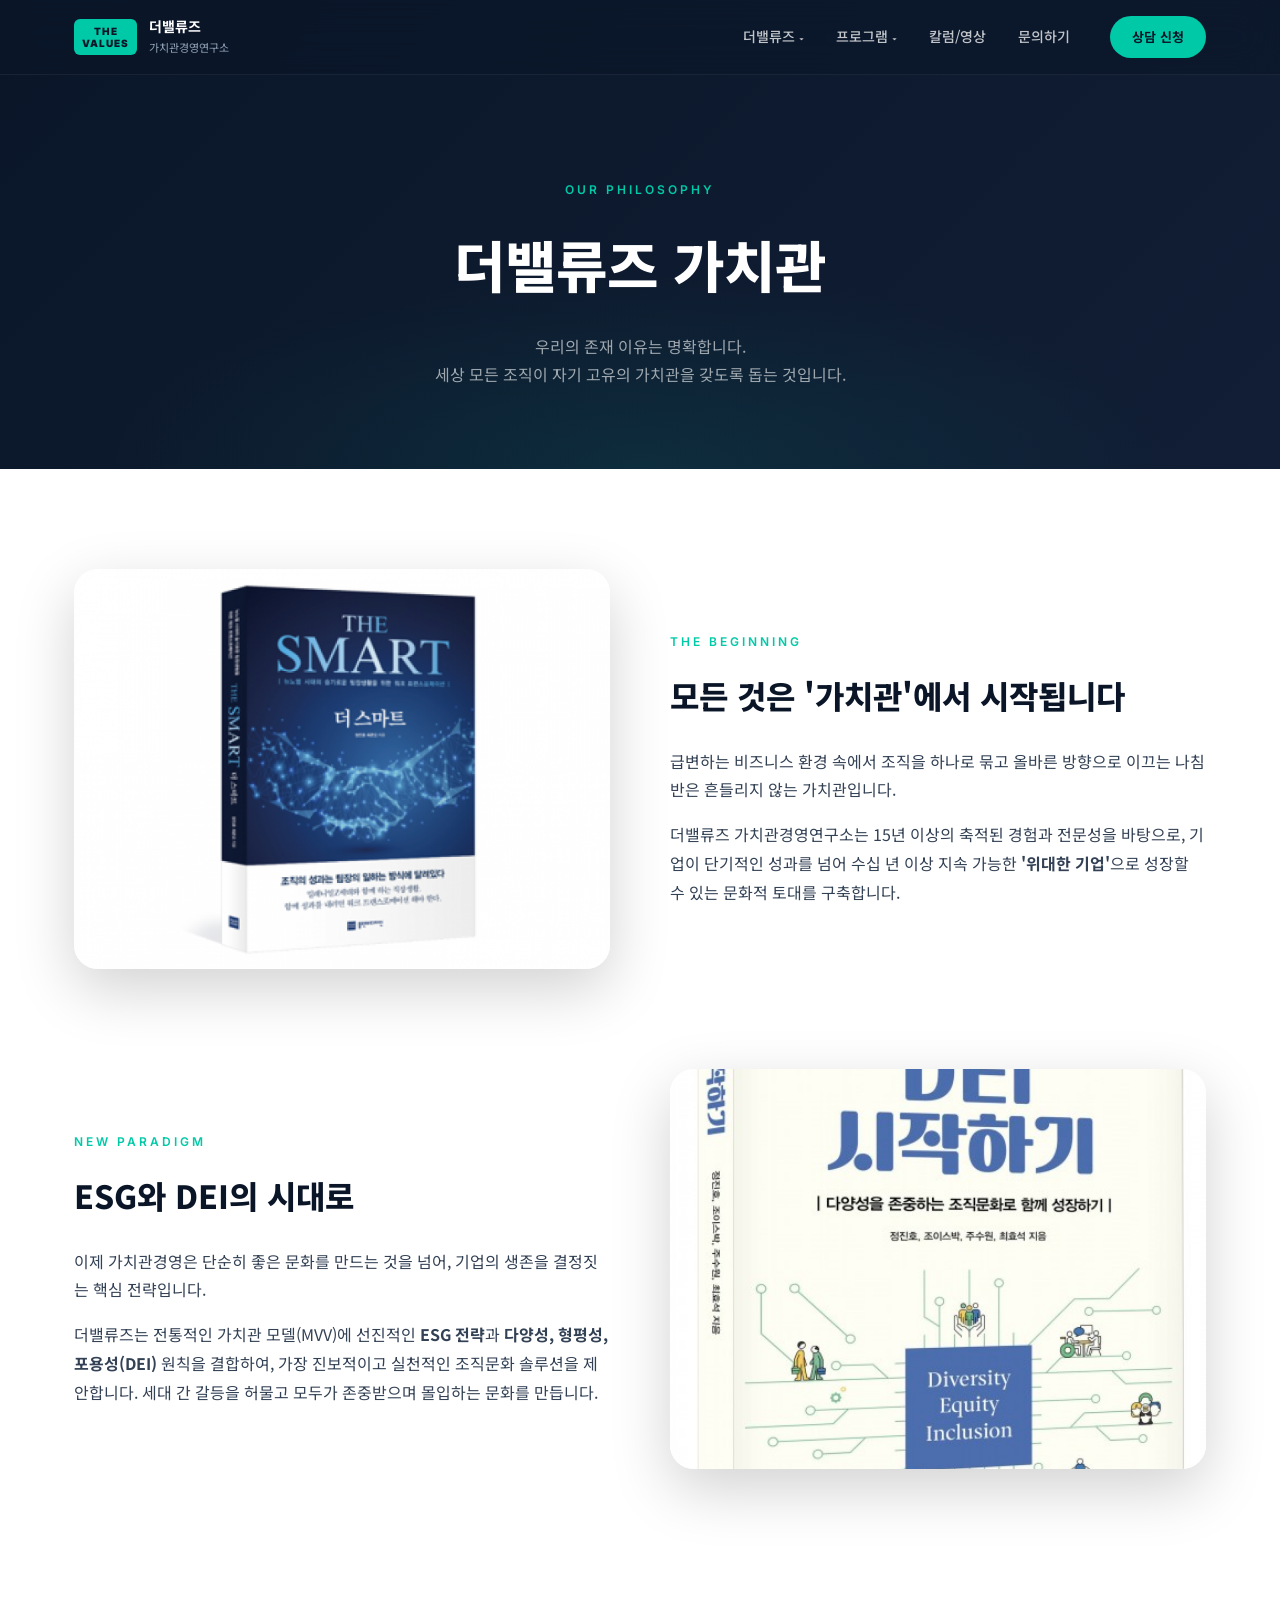
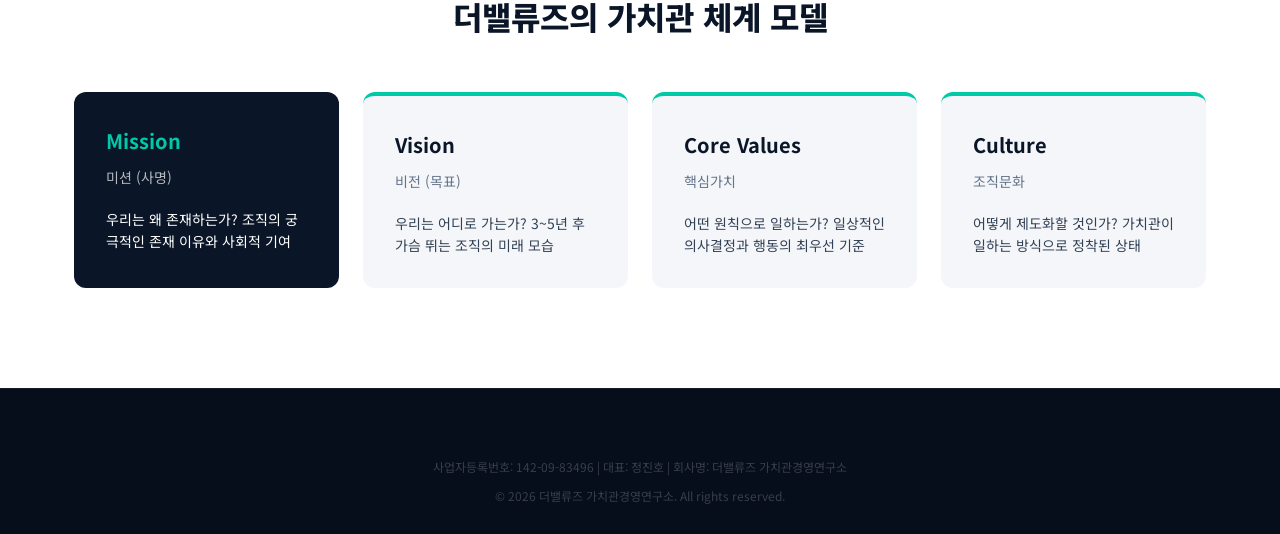
==== commit ba5be19a: "Fix mixed content warning by serving images locally" ====
--- a/about.html
+++ b/about.html
@@ -67,7 +67,7 @@
             <!-- Story Block 1 -->
             <div class="story-block reveal-up">
                 <div class="story-img">
-                    <img src="http://thevalues.kr/data/board/sub1_3/642U7Iqk66eI7Yq4IOygleynhO2YuCDstZzspIDsmKQ~.thumb2.png"
+                    <img src="images/book_00.png"
                         alt="가치관경영" style="width:100%; height:400px; object-fit:cover; background:#f8f9fa;" />
                 </div>
                 <div class="story-text">
@@ -87,7 +87,7 @@
             <!-- Story Block 2 -->
             <div class="story-block reveal-up">
                 <div class="story-img">
-                    <img src="http://thevalues.kr/data/board/sub1_3/REVJIOyLnOyeke2VmOq4sCDrlJTsnpDsnbgz.thumb2.jpg"
+                    <img src="images/book_01.jpg"
                         alt="DEI" style="width:100%; height:400px; object-fit:cover; background:#f8f9fa;" />
                 </div>
                 <div class="story-text">
